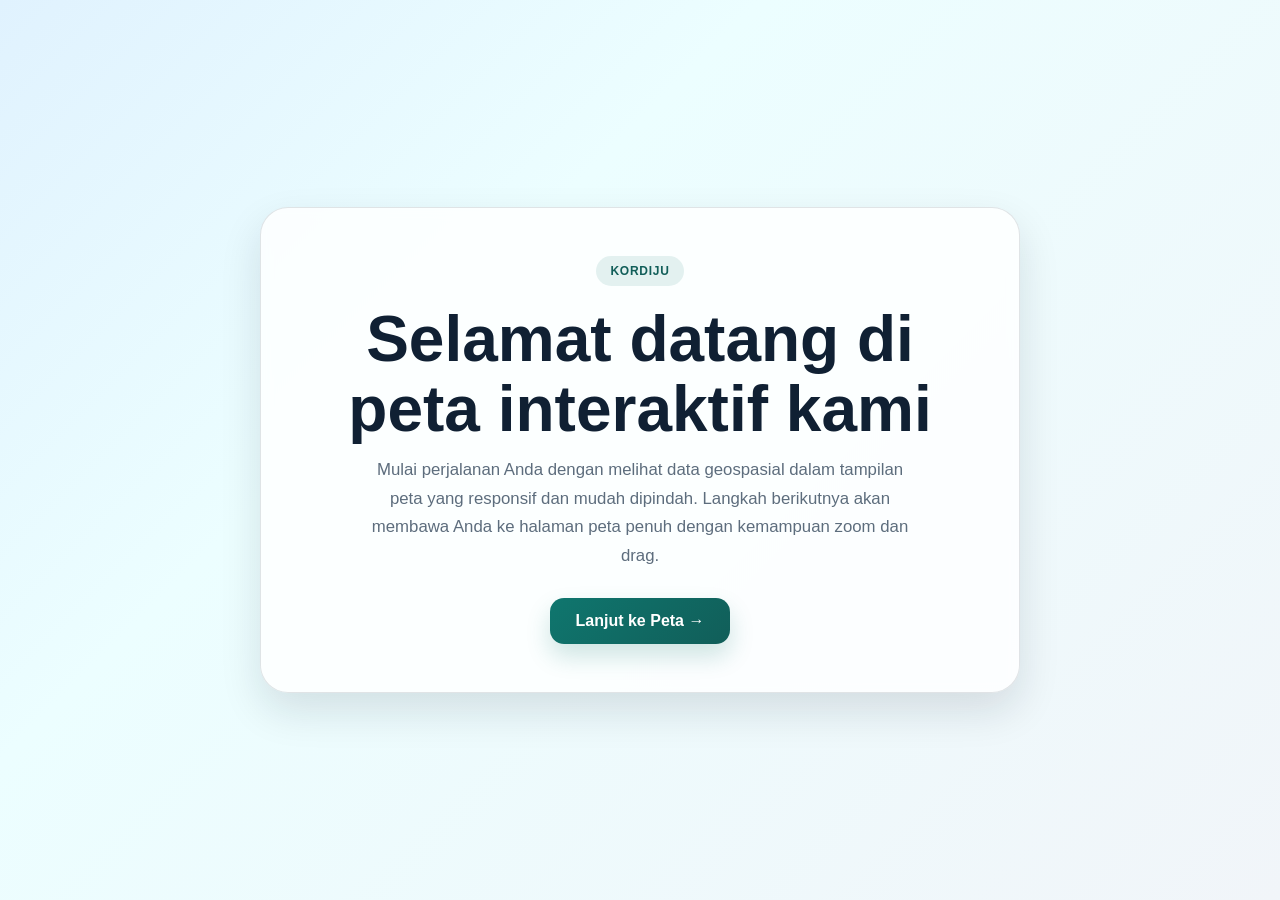
==== index.html @ ad6427ee "add map with leaflet" ====
<!DOCTYPE html>
<html lang="id">
  <head>
    <meta charset="UTF-8" />
    <meta name="viewport" content="width=device-width, initial-scale=1.0" />
    <title>Kordiju | Welcome</title>
    <link rel="stylesheet" href="assets/style.css" />
    <style>
      body {
        min-height: 100vh;
        display: grid;
        place-items: center;
        background: linear-gradient(135deg, #e0f2fe 0%, #ecfeff 35%, #f1f5f9 100%);
      }

      .welcome-shell {
        width: min(760px, calc(100% - 32px));
        padding: 48px 32px;
        border: 1px solid var(--border);
        border-radius: 28px;
        background: rgba(255, 255, 255, 0.82);
        box-shadow: var(--shadow);
        backdrop-filter: blur(6px);
        text-align: center;
      }

      .badge {
        display: inline-block;
        padding: 8px 14px;
        border-radius: 999px;
        background: rgba(15, 118, 110, 0.1);
        color: var(--primary-strong);
        font-size: 12px;
        font-weight: 700;
        letter-spacing: 0.06em;
        text-transform: uppercase;
      }

      h1 {
        margin: 18px 0 12px;
        font-size: clamp(2.2rem, 5vw, 4rem);
        line-height: 1.1;
      }

      p {
        max-width: 560px;
        margin: 0 auto 28px;
        color: var(--muted);
        font-size: 1.05rem;
        line-height: 1.7;
      }

      .next-button {
        display: inline-flex;
        align-items: center;
        justify-content: center;
        gap: 10px;
        min-width: 180px;
        padding: 14px 24px;
        border: 0;
        border-radius: 14px;
        background: linear-gradient(135deg, var(--primary) 0%, var(--primary-strong) 100%);
        color: #fff;
        font-size: 1rem;
        font-weight: 700;
        cursor: pointer;
        box-shadow: 0 12px 24px rgba(15, 118, 110, 0.2);
        transition: transform 0.2s ease, box-shadow 0.2s ease;
      }

      .next-button:hover {
        transform: translateY(-2px);
        box-shadow: 0 16px 28px rgba(15, 118, 110, 0.28);
      }
    </style>
  </head>
  <body>
    <main class="welcome-shell">
      <div class="badge">Kordiju</div>
      <h1>Selamat datang di peta interaktif kami</h1>
      <p>
        Mulai perjalanan Anda dengan melihat data geospasial dalam tampilan peta yang
        responsif dan mudah dipindah. Langkah berikutnya akan membawa Anda ke halaman
        peta penuh dengan kemampuan zoom dan drag.
      </p>

      <a class="next-button" href="pages/map.html">Lanjut ke Peta →</a>
    </main>

    <script src="assets/script.js"></script>
  </body>
</html>
---- assets/style.css ----
:root {
  --bg: #edf4f8;
  --surface: #ffffff;
  --surface-soft: rgba(255, 255, 255, 0.8);
  --primary: #0f766e;
  --primary-strong: #115e59;
  --accent: #38bdf8;
  --text: #102033;
  --muted: #5d6d7d;
  --border: rgba(16, 32, 51, 0.12);
  --shadow: 0 18px 42px rgba(15, 23, 42, 0.12);
  --radius: 20px;
}

html,
body {
  margin: 0;
  padding: 0;
  min-height: 100%;
  font-family: "Segoe UI", Tahoma, Geneva, Verdana, sans-serif;
  color: var(--text);
  background: var(--bg);
}

* {
  box-sizing: border-box;
}

a {
  color: inherit;
  text-decoration: none;
}

img {
  display: block;
  max-width: 100%;
}

button,
input,
select {
  font: inherit;
}
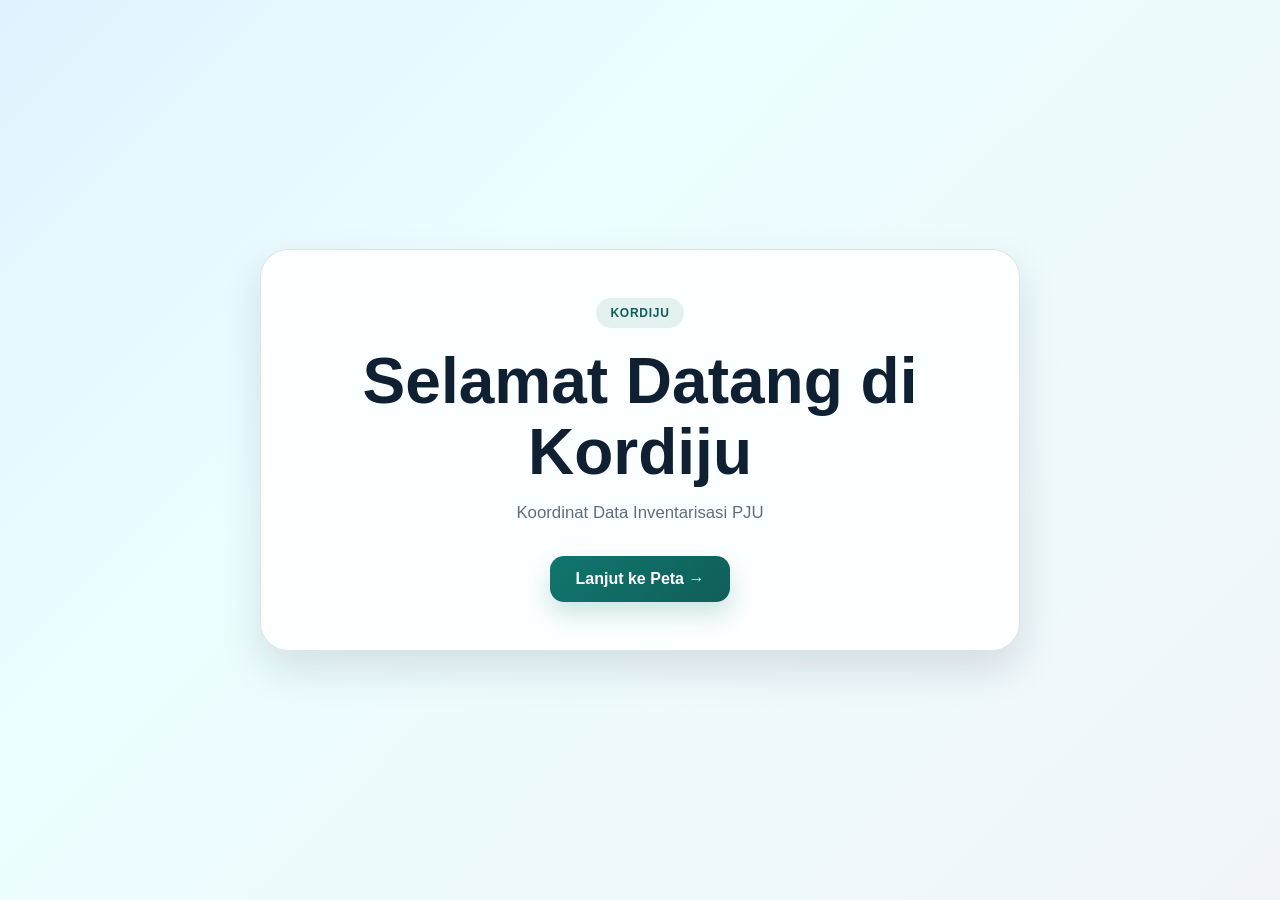
==== commit d8c5e4c7: "adding data, add side bar" ====
--- a/index.html
+++ b/index.html
@@ -77,11 +77,9 @@
   <body>
     <main class="welcome-shell">
       <div class="badge">Kordiju</div>
-      <h1>Selamat datang di peta interaktif kami</h1>
+      <h1>Selamat Datang di Kordiju</h1>
       <p>
-        Mulai perjalanan Anda dengan melihat data geospasial dalam tampilan peta yang
-        responsif dan mudah dipindah. Langkah berikutnya akan membawa Anda ke halaman
-        peta penuh dengan kemampuan zoom dan drag.
+        Koordinat Data Inventarisasi PJU
       </p>
 
       <a class="next-button" href="pages/map.html">Lanjut ke Peta →</a>
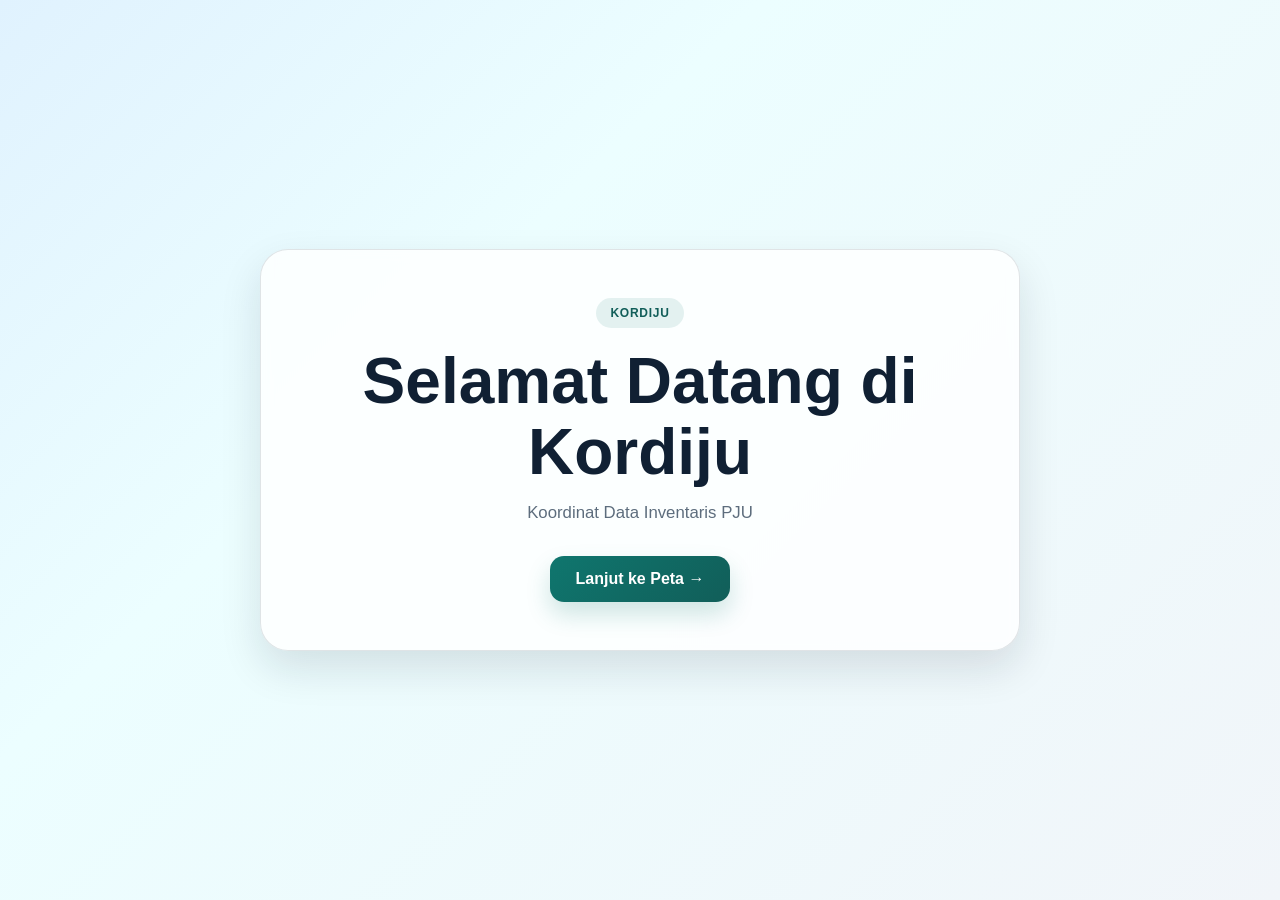
==== commit 7cd296f8: "update index" ====
--- a/index.html
+++ b/index.html
@@ -5,6 +5,7 @@
     <meta name="viewport" content="width=device-width, initial-scale=1.0" />
     <title>Kordiju | Welcome</title>
     <link rel="stylesheet" href="assets/style.css" />
+    <link rel="icon" href="assets/img/KORDIJU.png" type="image/png" />
     <style>
       body {
         min-height: 100vh;
@@ -79,7 +80,7 @@
       <div class="badge">Kordiju</div>
       <h1>Selamat Datang di Kordiju</h1>
       <p>
-        Koordinat Data Inventarisasi PJU
+        Koordinat Data Inventaris PJU
       </p>
 
       <a class="next-button" href="pages/map.html">Lanjut ke Peta →</a>
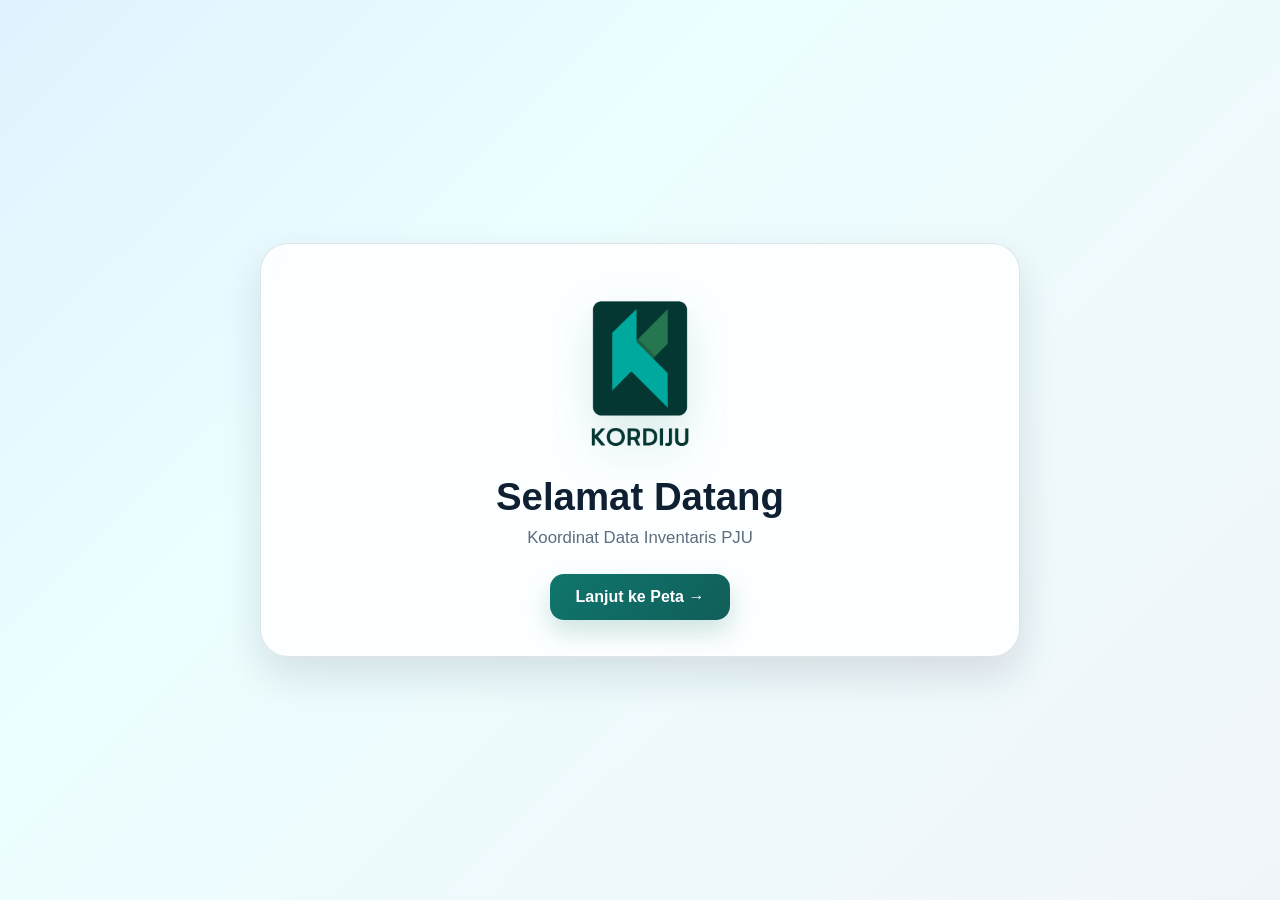
==== commit 78b833c2: "update style index" ====
--- a/index.html
+++ b/index.html
@@ -16,7 +16,7 @@
 
       .welcome-shell {
         width: min(760px, calc(100% - 32px));
-        padding: 48px 32px;
+        padding: 42px 32px 36px;
         border: 1px solid var(--border);
         border-radius: 28px;
         background: rgba(255, 255, 255, 0.82);
@@ -25,30 +25,32 @@
         text-align: center;
       }
 
-      .badge {
-        display: inline-block;
-        padding: 8px 14px;
-        border-radius: 999px;
-        background: rgba(15, 118, 110, 0.1);
-        color: var(--primary-strong);
-        font-size: 12px;
-        font-weight: 700;
-        letter-spacing: 0.06em;
-        text-transform: uppercase;
+      .brand {
+        display: grid;
+        place-items: center;
+        margin-bottom: 8px;
+      }
+
+      .brand img {
+        width: 180px;
+        height: auto;
+        display: block;
+        filter: drop-shadow(0 16px 20px rgba(15, 118, 110, 0.14));
       }
 
       h1 {
-        margin: 18px 0 12px;
-        font-size: clamp(2.2rem, 5vw, 4rem);
-        line-height: 1.1;
+        margin: 8px 0 4px;
+        font-size: clamp(1.6rem, 3vw, 2.6rem);
+        line-height: 1.2;
       }
 
-      p {
+      h3 {
+        margin: 0 auto 22px;
         max-width: 560px;
-        margin: 0 auto 28px;
         color: var(--muted);
         font-size: 1.05rem;
         line-height: 1.7;
+        font-weight: 500;
       }
 
       .next-button {
@@ -77,11 +79,14 @@
   </head>
   <body>
     <main class="welcome-shell">
-      <div class="badge">Kordiju</div>
-      <h1>Selamat Datang di Kordiju</h1>
-      <p>
+      <div class="brand" aria-label="Logo Kordiju">
+        <img src="assets/img/KORDIJU.png" alt="Logo Kordiju" />
+      </div>
+
+      <h1>Selamat Datang</h1>
+      <h3>
         Koordinat Data Inventaris PJU
-      </p>
+      </h3>
 
       <a class="next-button" href="pages/map.html">Lanjut ke Peta →</a>
     </main>
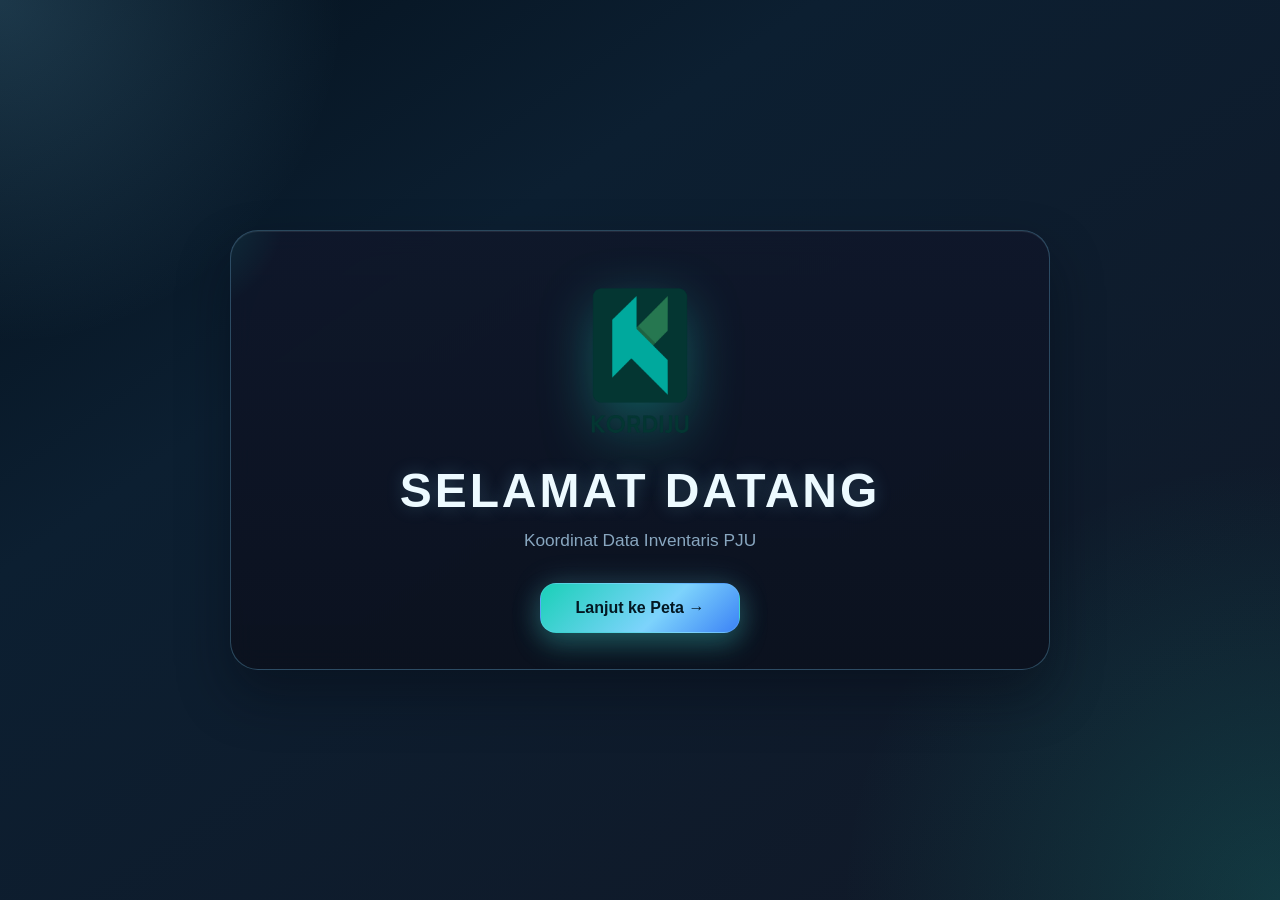
==== commit 8350bdce: "update style" ====
--- a/index.html
+++ b/index.html
@@ -11,69 +11,102 @@
         min-height: 100vh;
         display: grid;
         place-items: center;
-        background: linear-gradient(135deg, #e0f2fe 0%, #ecfeff 35%, #f1f5f9 100%);
+        background:
+          radial-gradient(circle at top left, rgba(125, 211, 252, 0.2), transparent 22%),
+          radial-gradient(circle at bottom right, rgba(26, 208, 184, 0.18), transparent 28%),
+          linear-gradient(145deg, #04111d 0%, #0c1f31 32%, #111827 100%);
       }
 
       .welcome-shell {
-        width: min(760px, calc(100% - 32px));
+        width: min(820px, calc(100% - 32px));
         padding: 42px 32px 36px;
-        border: 1px solid var(--border);
+        border: 1px solid var(--border-strong);
         border-radius: 28px;
-        background: rgba(255, 255, 255, 0.82);
-        box-shadow: var(--shadow);
-        backdrop-filter: blur(6px);
+        background: linear-gradient(180deg, rgba(15, 23, 42, 0.9), rgba(11, 17, 30, 0.92));
+        box-shadow: 0 26px 52px rgba(4, 10, 18, 0.42), inset 0 1px 0 rgba(255, 255, 255, 0.08);
+        backdrop-filter: blur(12px);
         text-align: center;
+        position: relative;
+        overflow: hidden;
+      }
+
+      .welcome-shell::before {
+        content: "";
+        position: absolute;
+        inset: -30% auto auto -20%;
+        width: 220px;
+        height: 220px;
+        background: radial-gradient(circle, rgba(26, 208, 184, 0.2), transparent 70%);
+        pointer-events: none;
       }
 
       .brand {
         display: grid;
         place-items: center;
-        margin-bottom: 8px;
+        margin-bottom: 12px;
+        position: relative;
+        z-index: 1;
       }
 
       .brand img {
         width: 180px;
         height: auto;
         display: block;
-        filter: drop-shadow(0 16px 20px rgba(15, 118, 110, 0.14));
+        filter: drop-shadow(0 16px 26px rgba(26, 208, 184, 0.34));
       }
 
       h1 {
-        margin: 8px 0 4px;
-        font-size: clamp(1.6rem, 3vw, 2.6rem);
-        line-height: 1.2;
+        margin: 12px 0 8px;
+        font-size: clamp(1.8rem, 4vw, 3rem);
+        line-height: 1.1;
+        letter-spacing: 0.06em;
+        text-transform: uppercase;
+        color: var(--text-inverse);
+        text-shadow: 0 0 18px rgba(125, 211, 252, 0.24);
+        position: relative;
+        z-index: 1;
       }
 
       h3 {
-        margin: 0 auto 22px;
+        margin: 0 auto 28px;
         max-width: 560px;
-        color: var(--muted);
-        font-size: 1.05rem;
+        color: var(--muted-strong);
+        font-size: 1.08rem;
         line-height: 1.7;
         font-weight: 500;
+        position: relative;
+        z-index: 1;
       }
 
       .next-button {
+        position: relative;
+        z-index: 1;
         display: inline-flex;
         align-items: center;
         justify-content: center;
         gap: 10px;
-        min-width: 180px;
-        padding: 14px 24px;
-        border: 0;
-        border-radius: 14px;
-        background: linear-gradient(135deg, var(--primary) 0%, var(--primary-strong) 100%);
-        color: #fff;
+        min-width: 200px;
+        padding: 15px 26px;
+        border: 1px solid rgba(125, 211, 252, 0.25);
+        border-radius: 16px;
+        background: linear-gradient(135deg, var(--primary) 0%, var(--accent) 60%, #3b82f6 100%);
+        color: #031722;
         font-size: 1rem;
-        font-weight: 700;
+        font-weight: 800;
         cursor: pointer;
-        box-shadow: 0 12px 24px rgba(15, 118, 110, 0.2);
-        transition: transform 0.2s ease, box-shadow 0.2s ease;
+        box-shadow: 0 12px 28px rgba(45, 212, 191, 0.28), 0 0 30px rgba(125, 211, 252, 0.18);
+        transition: transform 0.2s ease, box-shadow 0.2s ease, filter 0.2s ease;
       }
 
-      .next-button:hover {
-        transform: translateY(-2px);
-        box-shadow: 0 16px 28px rgba(15, 118, 110, 0.28);
+      .next-button:hover,
+      .next-button:focus-visible {
+        transform: translateY(-2px) scale(1.01);
+        box-shadow: 0 18px 34px rgba(45, 212, 191, 0.35), 0 0 34px rgba(125, 211, 252, 0.2);
+        filter: saturate(1.08);
+      }
+
+      .next-button:active {
+        transform: translateY(0);
       }
     </style>
   </head>
--- a/assets/style.css
+++ b/assets/style.css
@@ -1,15 +1,23 @@
 :root {
-  --bg: #edf4f8;
-  --surface: #ffffff;
-  --surface-soft: rgba(255, 255, 255, 0.8);
-  --primary: #0f766e;
-  --primary-strong: #115e59;
-  --accent: #38bdf8;
+  --bg: #dfeef7;
+  --bg-strong: #071421;
+  --surface: rgba(255, 255, 255, 0.84);
+  --surface-strong: rgba(12, 22, 36, 0.74);
+  --surface-soft: rgba(11, 17, 30, 0.66);
+  --primary: #1ad0b8;
+  --primary-strong: #0f766e;
+  --accent: #7dd3fc;
+  --accent-2: #8b5cf6;
   --text: #102033;
-  --muted: #5d6d7d;
-  --border: rgba(16, 32, 51, 0.12);
-  --shadow: 0 18px 42px rgba(15, 23, 42, 0.12);
+  --text-inverse: #edfaff;
+  --muted: #5f7287;
+  --muted-strong: #89a7c0;
+  --border: rgba(15, 23, 42, 0.12);
+  --border-strong: rgba(125, 211, 252, 0.28);
+  --shadow: 0 22px 50px rgba(4, 10, 18, 0.18);
+  --shadow-strong: 0 18px 36px rgba(12, 18, 32, 0.28);
   --radius: 20px;
+  --transition: 180ms ease;
 }
 
 html,
@@ -19,11 +27,18 @@
   min-height: 100%;
   font-family: "Segoe UI", Tahoma, Geneva, Verdana, sans-serif;
   color: var(--text);
-  background: var(--bg);
+  background:
+    radial-gradient(circle at top left, rgba(125, 211, 252, 0.35), transparent 18%),
+    radial-gradient(circle at bottom right, rgba(26, 208, 184, 0.2), transparent 22%),
+    linear-gradient(135deg, #071421 0%, #0d1a2a 28%, #111b2d 100%);
 }
 
 * {
   box-sizing: border-box;
+}
+
+html {
+  scroll-behavior: smooth;
 }
 
 a {
@@ -40,4 +55,31 @@
 input,
 select {
   font: inherit;
+  transition: transform var(--transition), box-shadow var(--transition), border-color var(--transition), background var(--transition), opacity var(--transition);
 }
+
+button,
+input,
+select,
+option {
+  font-family: inherit;
+}
+
+button:hover,
+button:focus-visible,
+select:hover,
+select:focus-visible {
+  transform: translateY(-1px);
+}
+
+button:active,
+select:active {
+  transform: translateY(0);
+}
+
+button:focus-visible,
+select:focus-visible,
+a:focus-visible {
+  outline: 2px solid rgba(125, 211, 252, 0.9);
+  outline-offset: 2px;
+}
